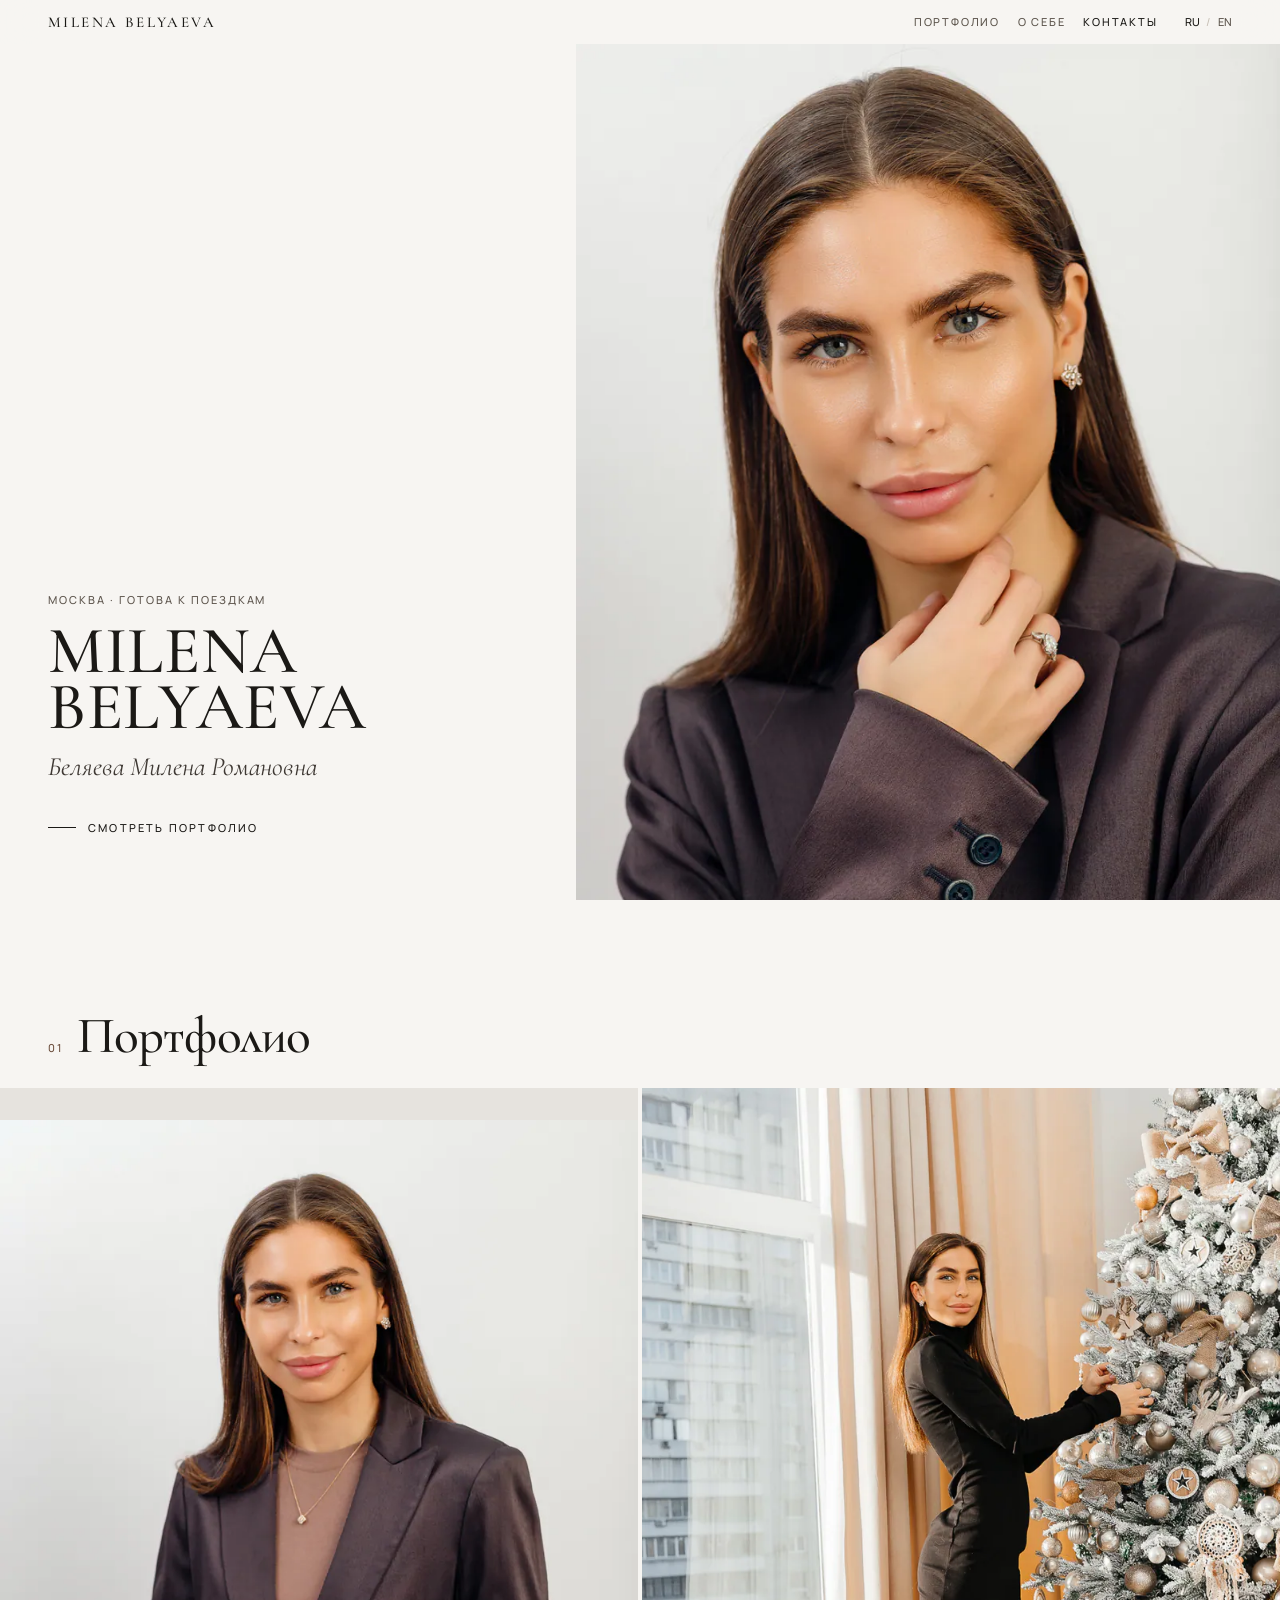
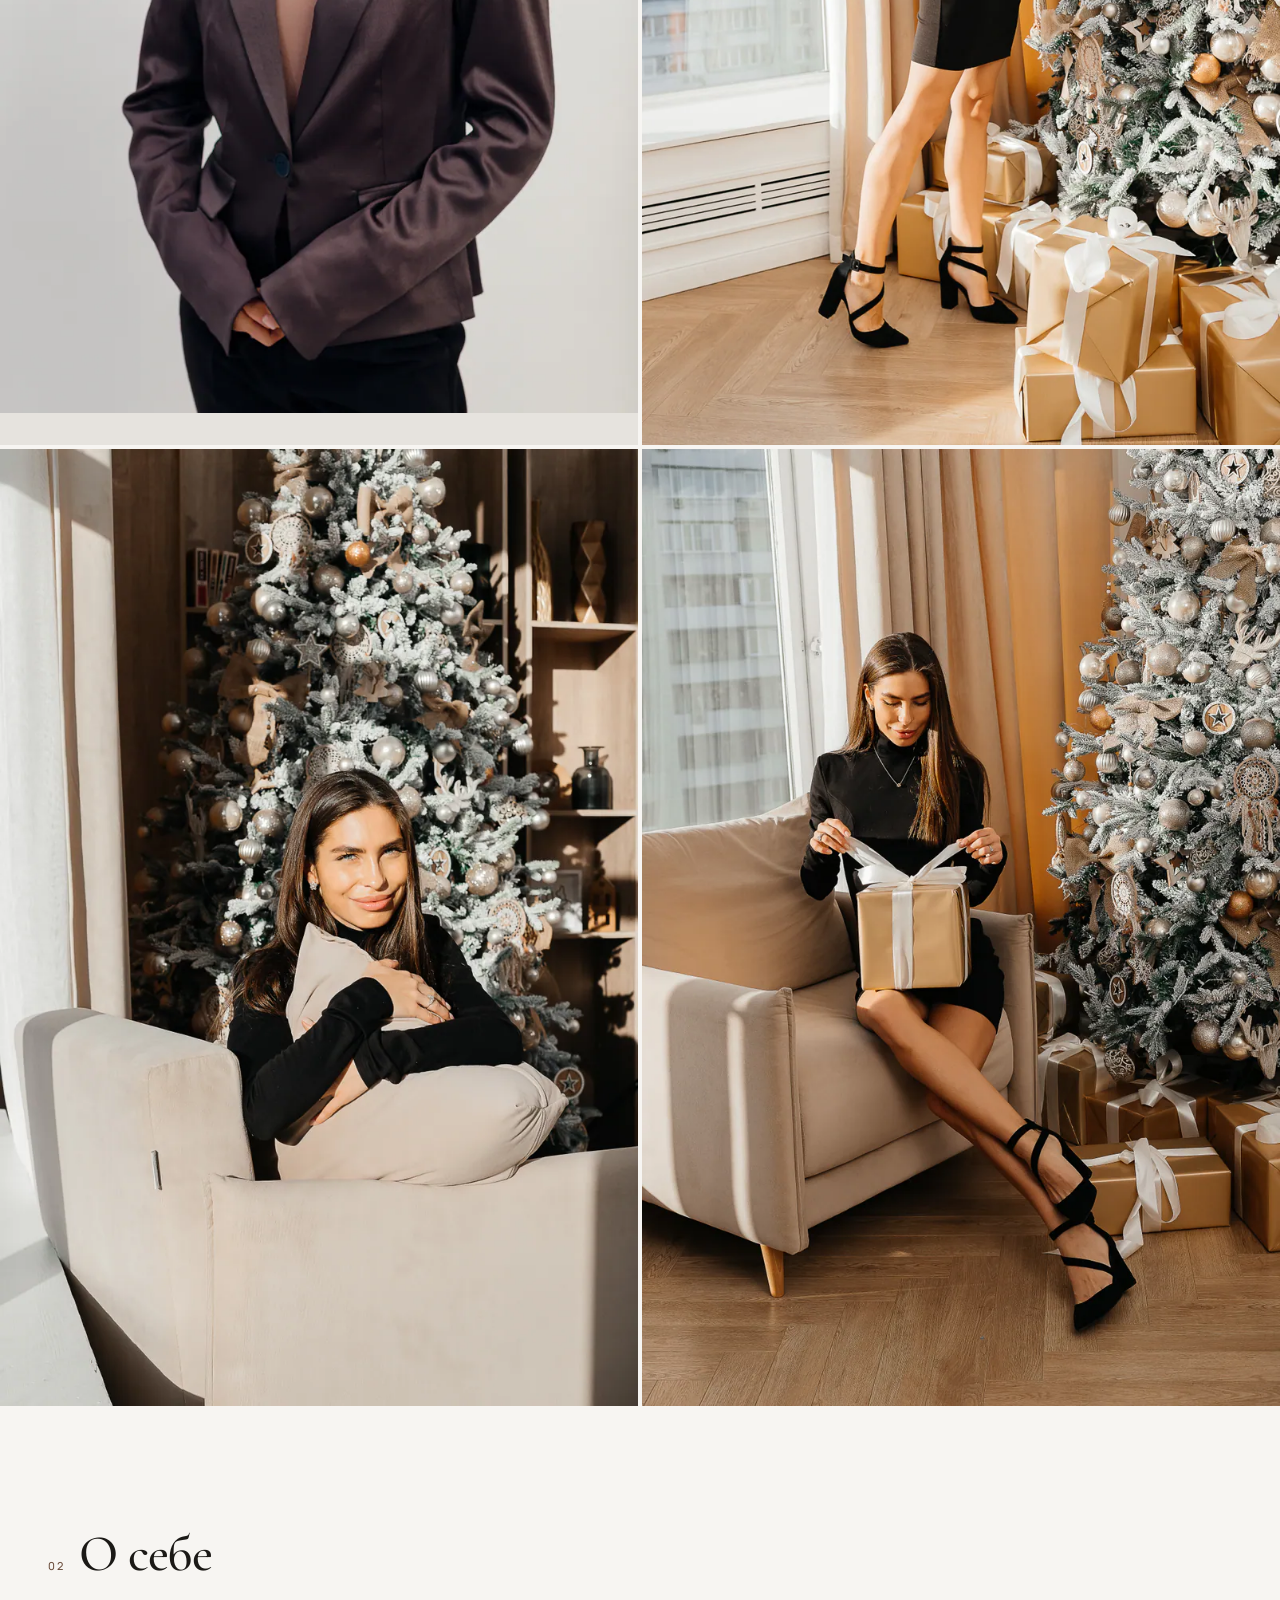
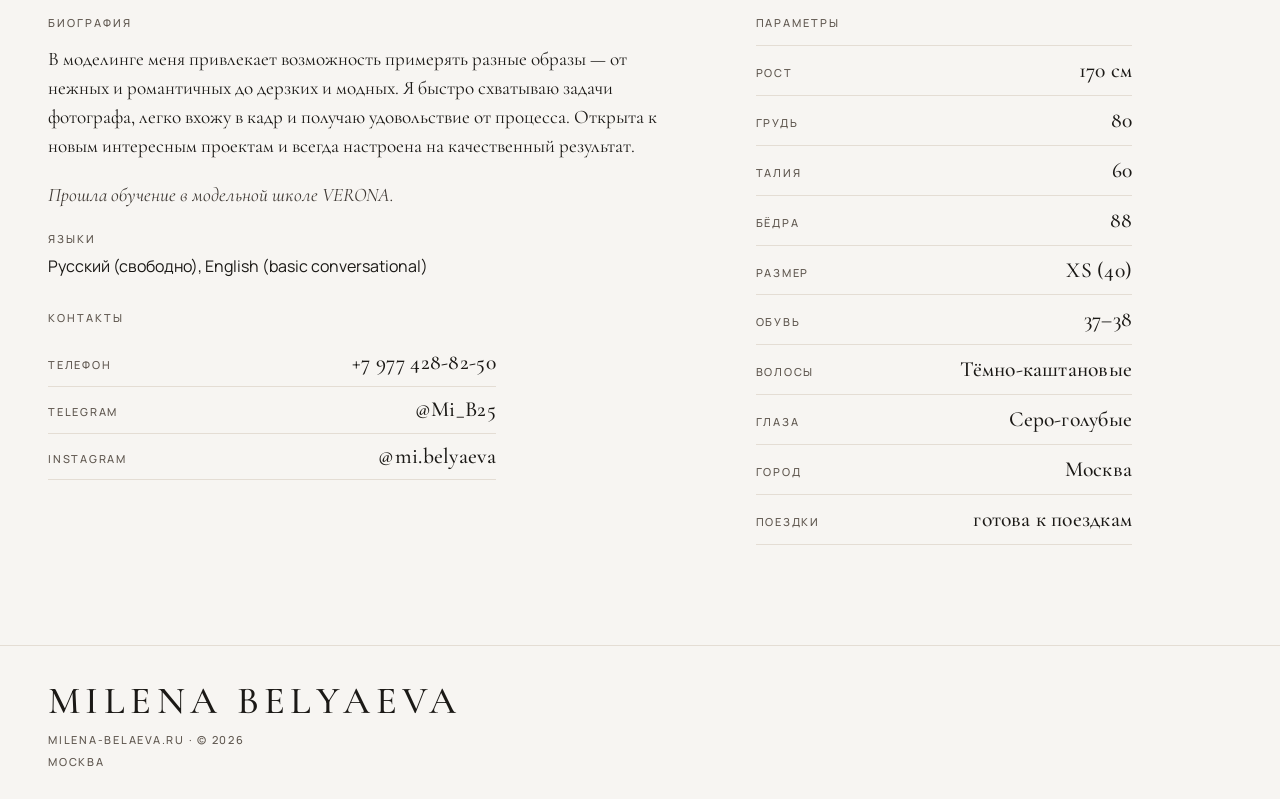
==== index.html @ 29826921 "Add Milena Belyaeva's portfolio with her booking details. Static one-page site for milena-belaeva.ru" ====
<!DOCTYPE html>
<html lang="ru">
<head>
  <meta charset="utf-8">
  <meta name="viewport" content="width=device-width, initial-scale=1, viewport-fit=cover">
  <title>Милена Беляева — модель</title>
  <meta name="description" content="Беляева Милена Романовна — модель, Москва, готова к поездкам. Рост 170 см, 80-60-88, размер XS, обувь 37–38. Портфолио и контакты.">
  <meta name="author" content="Милена Беляева">
  <meta name="theme-color" content="#f7f5f2">
  <link rel="canonical" href="https://milena-belaeva.ru/">
  <meta property="og:type" content="website">
  <meta property="og:locale" content="ru_RU">
  <meta property="og:locale:alternate" content="en_US">
  <meta property="og:site_name" content="Milena Belyaeva">
  <meta property="og:title" content="Милена Беляева — модель">
  <meta property="og:description" content="Беляева Милена Романовна — модель, Москва, готова к поездкам. Рост 170 см, 80-60-88, размер XS, обувь 37–38.">
  <meta property="og:url" content="https://milena-belaeva.ru/">
  <meta property="og:image" content="https://milena-belaeva.ru/images/og.jpg">
  <meta property="og:image:width" content="1200">
  <meta property="og:image:height" content="630">
  <meta property="og:image:alt" content="Милена Беляева">
  <meta name="twitter:card" content="summary_large_image">
  <meta name="twitter:title" content="Милена Беляева — модель">
  <meta name="twitter:description" content="Беляева Милена Романовна — модель, Москва, готова к поездкам. Рост 170 см, 80-60-88.">
  <meta name="twitter:image" content="https://milena-belaeva.ru/images/og.jpg">
  <link rel="icon" href="favicon.svg" type="image/svg+xml">
  <link rel="icon" href="favicon-32.png" sizes="32x32" type="image/png">
  <link rel="apple-touch-icon" href="apple-touch-icon.png">
  <link rel="manifest" href="site.webmanifest">
  <link rel="preconnect" href="https://fonts.googleapis.com">
  <link rel="preconnect" href="https://fonts.gstatic.com" crossorigin>
  <link href="https://fonts.googleapis.com/css2?family=Cormorant+Garamond:ital,wght@0,400;0,500;0,600;1,400;1,500&family=Manrope:wght@400;500;600&display=swap" rel="stylesheet">
  <link rel="stylesheet" href="css/styles.css">
  <script type="application/ld+json">
  {
    "@context": "https://schema.org",
    "@type": "Person",
    "name": "Милена Беляева",
    "alternateName": ["Milena Belyaeva", "Беляева Милена Романовна"],
    "jobTitle": "Model",
    "description": "Модель из Москвы, готова к поездкам. Прошла обучение в школе моделей VERONA.",
    "telephone": "+79774288250",
    "url": "https://milena-belaeva.ru/",
    "image": "https://milena-belaeva.ru/images/og.jpg",
    "homeLocation": {
      "@type": "Place",
      "name": "Москва"
    },
    "sameAs": [
      "https://instagram.com/mi.belyaeva",
      "https://t.me/Mi_B25"
    ],
    "affiliation": {
      "@type": "Organization",
      "name": "Школа моделей VERONA"
    }
  }
  </script>
</head>
<body>
  <a class="skip" href="#portfolio" data-i18n="skip">К содержанию</a>

  <header class="topbar">
    <a class="brand" href="#top">
      <span class="brand__short">Milena</span>
      <span class="brand__full">Milena Belyaeva</span>
    </a>
    <nav class="nav" data-i18n-aria="nav.label" aria-label="Разделы">
      <a href="#portfolio" data-i18n="nav.portfolio">Портфолио</a>
      <a href="#about" data-i18n="nav.about">О себе</a>
      <a href="#contact" id="nav-contacts" data-i18n="nav.contacts">Контакты</a>
    </nav>
    <div class="lang" role="group" aria-label="Language">
      <button type="button" data-set-lang="ru" aria-pressed="true">RU</button>
      <span class="lang__sep" aria-hidden="true">/</span>
      <button type="button" data-set-lang="en" aria-pressed="false">EN</button>
    </div>
  </header>

  <main id="top">
    <section class="hero" aria-labelledby="hero-title">
      <div class="hero__copy">
        <p class="eyebrow" data-config="kicker">Москва · готова к поездкам</p>
        <h1 class="hero__title" id="hero-title">
          <span>Milena</span>
          <span>Belyaeva</span>
        </h1>
        <p class="hero__ru" data-config="subtitle">Беляева Милена Романовна</p>
        <a class="text-link" href="#portfolio"><span data-i18n="hero.more">Смотреть портфолио</span></a>
      </div>
      <button class="hero__media js-photo" type="button"
        data-full="images/portrait-close-2000.webp"
        data-fallback="images/portrait-close-2000.jpg"
        data-alt-ru="Милена Беляева, студийный портрет"
        data-alt-en="Milena Belyaeva, studio portrait">
        <picture>
          <source type="image/webp"
            srcset="images/portrait-close-800.webp 800w, images/portrait-close-1400.webp 1400w, images/portrait-close-2000.webp 2000w"
            sizes="(min-width: 960px) 54vw, 100vw">
          <img
            src="images/portrait-close-1400.jpg"
            srcset="images/portrait-close-800.jpg 800w, images/portrait-close-1400.jpg 1400w, images/portrait-close-2000.jpg 2000w"
            sizes="(min-width: 960px) 54vw, 100vw"
            width="2143" height="3000"
            alt="Милена Беляева, студийный портрет"
            fetchpriority="high" decoding="async">
        </picture>
      </button>
    </section>

    <section class="section" id="portfolio" aria-labelledby="portfolio-title">
      <header class="sec-head">
        <span class="sec-head__idx">01</span>
        <h2 id="portfolio-title" data-i18n="sec.portfolio">Портфолио</h2>
      </header>
      <!-- Новое фото: скопируйте <button class="shot"> в эту сетку. Подробности в README. -->
      <div class="portfolio__grid">
        <button class="shot js-photo" type="button"
          data-full="images/portrait-standing-2000.webp"
          data-fallback="images/portrait-standing-2000.jpg"
          data-alt-ru="Милена Беляева, студийный портрет в рост"
          data-alt-en="Milena Belyaeva, full-length studio portrait">
          <picture>
            <source type="image/webp"
              srcset="images/portrait-standing-800.webp 800w, images/portrait-standing-1400.webp 1400w, images/portrait-standing-2000.webp 2000w"
              sizes="(min-width: 800px) 50vw, 100vw">
            <img
              src="images/portrait-standing-1400.jpg"
              srcset="images/portrait-standing-800.jpg 800w, images/portrait-standing-1400.jpg 1400w, images/portrait-standing-2000.jpg 2000w"
              sizes="(min-width: 800px) 50vw, 100vw"
              width="2143" height="3000"
              alt="Милена Беляева, студийный портрет в рост"
              loading="lazy" decoding="async">
          </picture>
        </button>
        <button class="shot js-photo" type="button"
          data-full="images/look-tree-2000.webp"
          data-fallback="images/look-tree-2000.jpg"
          data-alt-ru="Милена Беляева у новогодней ёлки"
          data-alt-en="Milena Belyaeva by the Christmas tree">
          <picture>
            <source type="image/webp"
              srcset="images/look-tree-800.webp 800w, images/look-tree-1400.webp 1400w, images/look-tree-2000.webp 2000w"
              sizes="(min-width: 800px) 50vw, 100vw">
            <img
              src="images/look-tree-1400.jpg"
              srcset="images/look-tree-800.jpg 800w, images/look-tree-1400.jpg 1400w, images/look-tree-2000.jpg 2000w"
              sizes="(min-width: 800px) 50vw, 100vw"
              width="4160" height="6240"
              alt="Милена Беляева у новогодней ёлки"
              loading="lazy" decoding="async">
          </picture>
        </button>
        <button class="shot js-photo" type="button"
          data-full="images/look-sofa-2000.webp"
          data-fallback="images/look-sofa-2000.jpg"
          data-alt-ru="Милена Беляева с подушкой у ёлки"
          data-alt-en="Milena Belyaeva with a pillow by the Christmas tree">
          <picture>
            <source type="image/webp"
              srcset="images/look-sofa-800.webp 800w, images/look-sofa-1400.webp 1400w, images/look-sofa-2000.webp 2000w"
              sizes="(min-width: 800px) 50vw, 100vw">
            <img
              src="images/look-sofa-1400.jpg"
              srcset="images/look-sofa-800.jpg 800w, images/look-sofa-1400.jpg 1400w, images/look-sofa-2000.jpg 2000w"
              sizes="(min-width: 800px) 50vw, 100vw"
              width="4033" height="6049"
              alt="Милена Беляева с подушкой у ёлки"
              loading="lazy" decoding="async">
          </picture>
        </button>
        <button class="shot js-photo" type="button"
          data-full="images/look-gift-2000.webp"
          data-fallback="images/look-gift-2000.jpg"
          data-alt-ru="Милена Беляева с подарком"
          data-alt-en="Milena Belyaeva with a gift">
          <picture>
            <source type="image/webp"
              srcset="images/look-gift-800.webp 800w, images/look-gift-1400.webp 1400w, images/look-gift-2000.webp 2000w"
              sizes="(min-width: 800px) 50vw, 100vw">
            <img
              src="images/look-gift-1400.jpg"
              srcset="images/look-gift-800.jpg 800w, images/look-gift-1400.jpg 1400w, images/look-gift-2000.jpg 2000w"
              sizes="(min-width: 800px) 50vw, 100vw"
              width="4160" height="6240"
              alt="Милена Беляева с подарком"
              loading="lazy" decoding="async">
          </picture>
        </button>
      </div>
    </section>

    <section class="section" id="about" aria-labelledby="about-title">
      <header class="sec-head">
        <span class="sec-head__idx">02</span>
        <h2 id="about-title" data-i18n="sec.about">О себе</h2>
      </header>
      <div class="about__grid">
        <div class="about__copy">
          <p class="eyebrow" data-i18n="bio.label">Биография</p>
          <p class="bio" id="bio" data-config="bio">В моделинге меня привлекает возможность примерять разные образы — от нежных и романтичных до дерзких и модных. Я быстро схватываю задачи фотографа, легко вхожу в кадр и получаю удовольствие от процесса. Открыта к новым интересным проектам и всегда настроена на качественный результат.</p>
          <p class="experience" data-config="experience">Прошла обучение в модельной школе VERONA.</p>
          <p class="langs">
            <span class="facts__label" data-i18n="f.languages">Языки</span>
            <span data-config="languages">Русский (свободно), English (basic conversational)</span>
          </p>
          <div class="booking" id="contact">
            <h3 class="eyebrow" data-i18n="contacts.label">Контакты</h3>
            <ul class="booking__list" id="booking-list">
              <li><a href="tel:+79774288250"><span class="booking__kind">Телефон</span><span class="booking__value">+7 977 428-82-50</span></a></li>
              <li><a href="https://t.me/Mi_B25" target="_blank" rel="noopener noreferrer"><span class="booking__kind">Telegram</span><span class="booking__value">@Mi_B25</span></a></li>
              <li><a href="https://instagram.com/mi.belyaeva" target="_blank" rel="noopener noreferrer"><span class="booking__kind">Instagram</span><span class="booking__value">@mi.belyaeva</span></a></li>
            </ul>
          </div>
        </div>
        <div class="stats-wrap">
          <p class="eyebrow" data-i18n="stats.label">Параметры</p>
          <dl class="stats">
            <div>
              <dt data-i18n="m.height">Рост</dt>
              <dd data-measure="height">170 см</dd>
            </div>
            <div>
              <dt data-i18n="m.bust">Грудь</dt>
              <dd data-measure="bust">80</dd>
            </div>
            <div>
              <dt data-i18n="m.waist">Талия</dt>
              <dd data-measure="waist">60</dd>
            </div>
            <div>
              <dt data-i18n="m.hips">Бёдра</dt>
              <dd data-measure="hips">88</dd>
            </div>
            <div>
              <dt data-i18n="m.size">Размер</dt>
              <dd data-measure="size">XS (40)</dd>
            </div>
            <div>
              <dt data-i18n="m.shoes">Обувь</dt>
              <dd data-measure="shoes">37–38</dd>
            </div>
            <div>
              <dt data-i18n="m.hair">Волосы</dt>
              <dd data-measure="hair">Тёмно-каштановые</dd>
            </div>
            <div>
              <dt data-i18n="m.eyes">Глаза</dt>
              <dd data-measure="eyes">Серо-голубые</dd>
            </div>
            <div>
              <dt data-i18n="m.city">Город</dt>
              <dd data-config="city">Москва</dd>
            </div>
            <div>
              <dt data-i18n="m.travel">Поездки</dt>
              <dd data-config="travel">готова к поездкам</dd>
            </div>
          </dl>
        </div>
      </div>
    </section>
  </main>

  <footer class="footer">
    <p class="footer__name">Milena Belyaeva</p>
    <p class="footer__meta"><span>milena-belaeva.ru</span> · © <time id="year" datetime="2026">2026</time></p>
    <p class="footer__school" data-config="city">Москва</p>
  </footer>

  <div class="lb" id="lightbox" role="dialog" aria-modal="true" aria-hidden="true" data-i18n-aria="lb.label" aria-label="Просмотр фото">
    <button class="lb__close" type="button" data-i18n-aria="lb.close" aria-label="Закрыть">
      <svg viewBox="0 0 24 24" width="22" height="22" aria-hidden="true">
        <path d="M6 6 L18 18 M18 6 L6 18" fill="none" stroke="currentColor" stroke-width="1"/>
      </svg>
    </button>
    <button class="lb__nav lb__nav--prev" type="button" data-i18n-aria="lb.prev" aria-label="Предыдущее фото">
      <svg viewBox="0 0 24 24" width="28" height="28" aria-hidden="true">
        <path d="M14.5 5 L7.5 12 L14.5 19" fill="none" stroke="currentColor" stroke-width="1"/>
      </svg>
    </button>
    <figure class="lb__figure">
      <img class="lb__img" alt="">
    </figure>
    <button class="lb__nav lb__nav--next" type="button" data-i18n-aria="lb.next" aria-label="Следующее фото">
      <svg viewBox="0 0 24 24" width="28" height="28" aria-hidden="true">
        <path d="M9.5 5 L16.5 12 L9.5 19" fill="none" stroke="currentColor" stroke-width="1"/>
      </svg>
    </button>
    <p class="lb__count" aria-live="polite"><span id="lb-cur">01</span> / <span id="lb-total">07</span></p>
  </div>

  <script src="js/config.js"></script>
  <script src="js/main.js"></script>
</body>
</html>
---- css/styles.css ----
/* Милена Беляева — milena-belaeva.ru
   Цвета и шрифты собраны здесь, в :root. */

:root {
  --bg: #f7f5f2;
  --ink: #1b1916;
  --ink-soft: #3f3934;
  --muted: #5e564e;
  --line: #e4ddd4;
  --accent: #6a4c3b;
  --photo: #e6e3de;
  --pad: 20px;
  --header-h: 72px;
  --serif: "Cormorant Garamond", "Iowan Old Style", Palatino, "Palatino Linotype", Georgia, serif;
  --sans: Manrope, "Avenir Next", "Segoe UI", sans-serif;
  color-scheme: light;
}

@media (min-width: 900px) {
  :root { --pad: 48px; }
}

*,
*::before,
*::after { box-sizing: border-box; }

html {
  background: var(--bg);
  scroll-behavior: smooth;
  -webkit-text-size-adjust: 100%;
}

body {
  margin: 0;
  background: var(--bg);
  color: var(--ink);
  font-family: var(--sans);
  font-weight: 400;
  font-size: 16px;
  line-height: 1.5;
  -webkit-font-smoothing: antialiased;
  text-rendering: optimizeLegibility;
}

img { max-width: 100%; height: auto; }

button,
input { font: inherit; color: inherit; }

button {
  background: none;
  border: 0;
  padding: 0;
  cursor: pointer;
}

a { color: inherit; }

[hidden] { display: none !important; }

::selection {
  background: #e7d9cc;
  color: var(--ink);
}

:focus-visible {
  outline: 1px solid var(--accent);
  outline-offset: 3px;
}

[id] { scroll-margin-top: calc(var(--header-h) + 12px); }

.skip {
  position: absolute;
  left: 12px;
  top: -48px;
  z-index: 100;
  padding: 8px 12px;
  background: var(--bg);
  color: var(--ink);
  text-decoration: none;
}

.skip:focus { top: 12px; }

/* Header */

.topbar {
  position: sticky;
  top: 0;
  z-index: 40;
  display: flex;
  flex-wrap: wrap;
  align-items: center;
  justify-content: space-between;
  gap: 10px 18px;
  padding: 14px var(--pad) 12px;
  padding-top: max(14px, env(safe-area-inset-top));
  padding-left: max(var(--pad), env(safe-area-inset-left));
  padding-right: max(var(--pad), env(safe-area-inset-right));
  background: rgba(247, 245, 242, 0.9);
  backdrop-filter: blur(16px);
  -webkit-backdrop-filter: blur(16px);
  border-bottom: 1px solid transparent;
}

.topbar.is-scrolled { border-bottom-color: var(--line); }

.brand {
  font-family: var(--serif);
  font-weight: 500;
  font-size: 15px;
  letter-spacing: 0.16em;
  text-transform: uppercase;
  text-decoration: none;
  line-height: 1;
}

.brand__full { display: none; }

.nav {
  order: 3;
  flex: 1 0 100%;
  display: flex;
  flex-wrap: wrap;
  gap: 8px 18px;
}

.nav a {
  text-decoration: none;
  font-size: 11px;
  font-weight: 500;
  letter-spacing: 0.16em;
  text-transform: uppercase;
  color: var(--muted);
}

.nav a[aria-current="page"],
.nav a:hover { color: var(--ink); }

.lang {
  display: inline-flex;
  align-items: center;
  gap: 6px;
  margin-left: auto;
  font-size: 11px;
  font-weight: 500;
  letter-spacing: 0.14em;
}

.lang button[aria-pressed="false"] { color: var(--muted); }

.lang__sep { color: #c9c1b7; }

@media (min-width: 900px) {
  .brand__short { display: none; }
  .brand__full { display: inline; }
  .nav {
    order: 0;
    flex: 1 1 auto;
    justify-content: flex-end;
    margin-right: 10px;
  }
}

/* Hero */

.hero {
  min-height: calc(100svh - var(--header-h));
  min-height: calc(100dvh - var(--header-h));
  display: flex;
  flex-direction: column;
}

.hero__copy {
  container-type: inline-size;
  display: flex;
  flex-direction: column;
  justify-content: flex-start;
  padding: 22px var(--pad) 16px;
  padding-left: max(var(--pad), env(safe-area-inset-left));
}

.eyebrow {
  margin: 0 0 14px;
  font-size: 11px;
  font-weight: 500;
  letter-spacing: 0.18em;
  text-transform: uppercase;
  color: var(--muted);
}

.hero__title {
  margin: 0;
  font-family: var(--serif);
  font-weight: 500;
  font-size: clamp(2.6rem, 12.4vw, 6.4rem);
  line-height: 0.84;
  letter-spacing: 0.01em;
  text-transform: uppercase;
}

@supports (font-size: 1cqi) {
  .hero__title { font-size: clamp(2.55rem, 15.2cqi, 6.6rem); }
}

.hero__title span { display: block; }

.hero__ru {
  margin: 16px 0 0;
  font-family: var(--serif);
  font-style: italic;
  font-weight: 400;
  font-size: clamp(1.2rem, 2.4vw, 1.65rem);
  line-height: 1.25;
  color: var(--ink-soft);
}

.text-link {
  display: inline-flex;
  align-items: center;
  gap: 12px;
  margin-top: 26px;
  font-size: 11px;
  font-weight: 500;
  letter-spacing: 0.2em;
  text-transform: uppercase;
  text-decoration: none;
}

.text-link::before {
  content: "";
  width: 28px;
  height: 1px;
  background: currentColor;
  flex: 0 0 auto;
}

.hero__media {
  position: relative;
  flex: 1 1 auto;
  min-height: 46vh;
  overflow: hidden;
  background: var(--photo);
  cursor: zoom-in;
}

.hero__media img {
  position: absolute;
  inset: 0;
  width: 100%;
  height: 100%;
  object-fit: cover;
  object-position: center top;
}

@media (min-width: 960px) {
  .hero {
    display: grid;
    grid-template-columns: minmax(300px, 0.9fr) minmax(0, 1.1fr);
    align-items: stretch;
  }

  .hero__copy {
    justify-content: flex-end;
    padding: 48px 7vw 64px var(--pad);
  }

  .hero__media { min-height: 100%; }
  .text-link { margin-top: 36px; }
}

/* Sections */

.section { padding: 72px 0 8px; }

.sec-head {
  display: flex;
  align-items: baseline;
  gap: 14px;
  padding: 0 var(--pad) 18px;
  padding-left: max(var(--pad), env(safe-area-inset-left));
}

.sec-head__idx {
  font-size: 11px;
  font-weight: 500;
  letter-spacing: 0.16em;
  color: var(--accent);
}

.sec-head h2 {
  margin: 0;
  font-family: var(--serif);
  font-weight: 500;
  font-size: clamp(2.1rem, 4vw, 3.4rem);
  line-height: 0.95;
  letter-spacing: -0.015em;
}

/* Photos */

.shot {
  display: block;
  width: 100%;
  margin: 0;
  padding: 0;
  border: 0;
  line-height: 0;
  background: var(--photo);
  cursor: zoom-in;
  overflow: hidden;
  -webkit-tap-highlight-color: transparent;
}

.shot picture { display: block; }

.shot img {
  display: block;
  width: 100%;
  height: auto;
  transform: scale(1);
  transition: transform 0.8s ease;
}

.shot:hover img,
.shot:focus-visible img { transform: scale(1.02); }

.portfolio__grid {
  display: grid;
  gap: 4px;
}

.portfolio__grid .shot { aspect-ratio: 2 / 3; }

.portfolio__grid .shot img {
  width: 100%;
  height: 100%;
  object-fit: cover;
  object-position: center center;
}

@media (min-width: 800px) {
  .portfolio__grid { grid-template-columns: 1fr 1fr; }
}

@media (min-width: 900px) {
  .section { padding: 112px 0 12px; }
  .sec-head { padding-bottom: 28px; }
}

/* About */

.about__grid {
  display: grid;
  gap: 48px;
  padding: 8px var(--pad) 0;
  padding-left: max(var(--pad), env(safe-area-inset-left));
  padding-right: max(var(--pad), env(safe-area-inset-right));
}

.bio {
  margin: 0;
  max-width: 36em;
  font-family: var(--serif);
  font-weight: 400;
  font-size: clamp(1.2rem, 1.5vw, 1.48rem);
  line-height: 1.5;
  white-space: pre-line;
}

.experience {
  margin: 22px 0 0;
  max-width: 36em;
  font-family: var(--serif);
  font-style: italic;
  font-size: 1.2rem;
  line-height: 1.4;
  color: var(--ink-soft);
}

.langs {
  margin: 22px 0 0;
  max-width: 36em;
}

.facts__label {
  display: block;
  margin-bottom: 6px;
  font-size: 11px;
  font-weight: 500;
  letter-spacing: 0.18em;
  text-transform: uppercase;
  color: var(--muted);
}

.booking { margin-top: 32px; }

.booking__list {
  list-style: none;
  margin: 4px 0 0;
  padding: 0;
  max-width: 28rem;
}

.booking__list a {
  display: flex;
  align-items: baseline;
  justify-content: space-between;
  gap: 16px;
  padding: 12px 0;
  border-bottom: 1px solid var(--line);
  text-decoration: none;
  font-size: 15px;
  letter-spacing: 0.02em;
}

.booking__kind {
  font-size: 11px;
  font-weight: 500;
  letter-spacing: 0.16em;
  text-transform: uppercase;
  color: var(--muted);
}

.booking__value {
  font-family: var(--serif);
  font-size: 1.35rem;
  font-weight: 500;
  line-height: 1;
  text-align: right;
}

.stats-wrap { max-width: 440px; }

.stats {
  margin: 10px 0 0;
  border-top: 1px solid var(--line);
}

.stats > div {
  display: flex;
  justify-content: space-between;
  align-items: baseline;
  gap: 24px;
  padding: 12px 0;
  border-bottom: 1px solid var(--line);
}

.stats dt {
  font-size: 11px;
  font-weight: 500;
  letter-spacing: 0.16em;
  text-transform: uppercase;
  color: var(--muted);
}

.stats dd {
  margin: 0;
  font-family: var(--serif);
  font-weight: 500;
  font-size: 1.35rem;
  line-height: 1.15;
  letter-spacing: 0.01em;
  text-align: right;
}

@media (min-width: 900px) {
  .about__grid {
    grid-template-columns: minmax(0, 1.25fr) minmax(280px, 0.75fr);
    gap: 80px;
    align-items: start;
    max-width: 1180px;
  }
}

/* Footer */

.footer {
  margin-top: 88px;
  padding: 36px var(--pad) 28px;
  padding-bottom: max(28px, env(safe-area-inset-bottom));
  padding-left: max(var(--pad), env(safe-area-inset-left));
  border-top: 1px solid var(--line);
}

.footer__name {
  margin: 0;
  font-family: var(--serif);
  font-weight: 500;
  font-size: clamp(1.7rem, 3vw, 2.4rem);
  letter-spacing: 0.14em;
  text-transform: uppercase;
  line-height: 1;
}

.footer__meta,
.footer__school {
  margin: 12px 0 0;
  font-size: 11px;
  font-weight: 500;
  letter-spacing: 0.16em;
  text-transform: uppercase;
  color: var(--muted);
}

.footer__school { margin-top: 6px; }

/* Lightbox */

.lb {
  position: fixed;
  inset: 0;
  z-index: 80;
  display: flex;
  align-items: center;
  justify-content: center;
  background: #12100e;
  color: #f7f5f2;
  opacity: 0;
  visibility: hidden;
  pointer-events: none;
  transition: opacity 0.25s ease, visibility 0.25s ease;
  overscroll-behavior: contain;
}

.lb.is-open {
  opacity: 1;
  visibility: visible;
  pointer-events: auto;
}

.lb__figure {
  margin: 0;
  max-width: min(920px, calc(100vw - 28px));
  max-height: calc(100dvh - 168px);
}

.lb__img {
  display: block;
  max-width: min(920px, calc(100vw - 28px));
  max-height: calc(100dvh - 168px);
  width: auto;
  height: auto;
  object-fit: contain;
  opacity: 0;
  user-select: none;
  -webkit-user-drag: none;
}

.lb__img.is-in { opacity: 1; transition: opacity 0.2s ease; }

.lb__close,
.lb__nav {
  position: absolute;
  z-index: 2;
  width: 44px;
  height: 44px;
  display: grid;
  place-items: center;
  color: #f7f5f2;
}

.lb__close { top: max(12px, env(safe-area-inset-top)); right: max(12px, env(safe-area-inset-right)); }

.lb__nav--prev { left: 12px; top: 50%; transform: translateY(-50%); }
.lb__nav--next { right: 12px; top: 50%; transform: translateY(-50%); }

.lb__count {
  position: absolute;
  left: 0;
  right: 0;
  bottom: max(18px, env(safe-area-inset-bottom));
  margin: 0;
  text-align: center;
  font-size: 11px;
  font-weight: 500;
  letter-spacing: 0.22em;
  color: rgba(247, 245, 242, 0.82);
  pointer-events: none;
}

@media (min-width: 800px) {
  .lb__figure,
  .lb__img {
    max-width: min(920px, calc(100vw - 180px));
  }
}

@media (max-width: 720px) {
  .lb__nav--prev,
  .lb__nav--next {
    top: auto;
    bottom: max(8px, env(safe-area-inset-bottom));
    transform: none;
  }
}

/* 404 */

.missing {
  min-height: 100svh;
  display: flex;
  flex-direction: column;
  justify-content: center;
  padding: 64px var(--pad);
  gap: 8px;
}

.missing h1 {
  margin: 0;
  font-family: var(--serif);
  font-weight: 500;
  font-size: clamp(2.6rem, 7vw, 4.8rem);
  line-height: 0.95;
  letter-spacing: -0.02em;
}

.missing__en {
  margin: 0;
  font-family: var(--serif);
  font-style: italic;
  font-size: 1.3rem;
  color: var(--ink-soft);
}

.missing .text-link { width: fit-content; }

@media (prefers-reduced-motion: reduce) {
  html { scroll-behavior: auto; }

  *,
  *::before,
  *::after {
    animation: none !important;
    transition: none !important;
  }
}
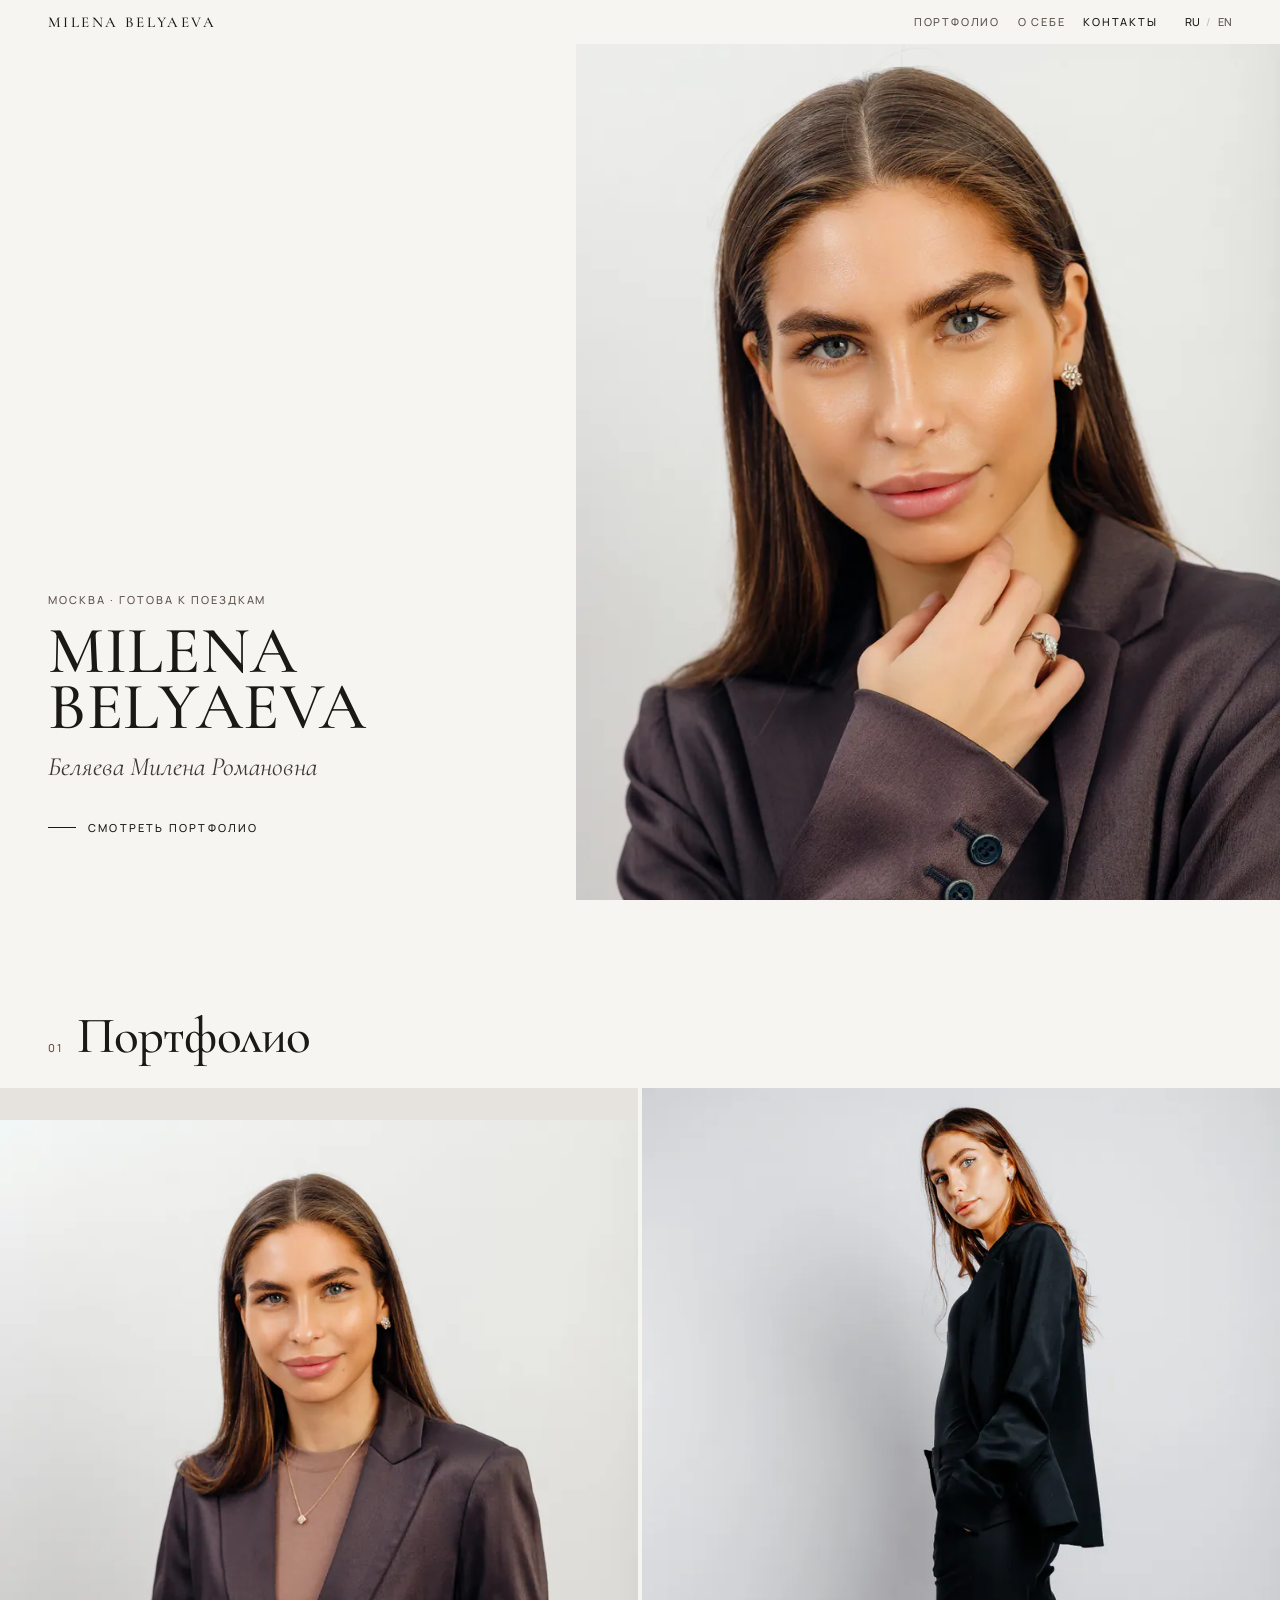
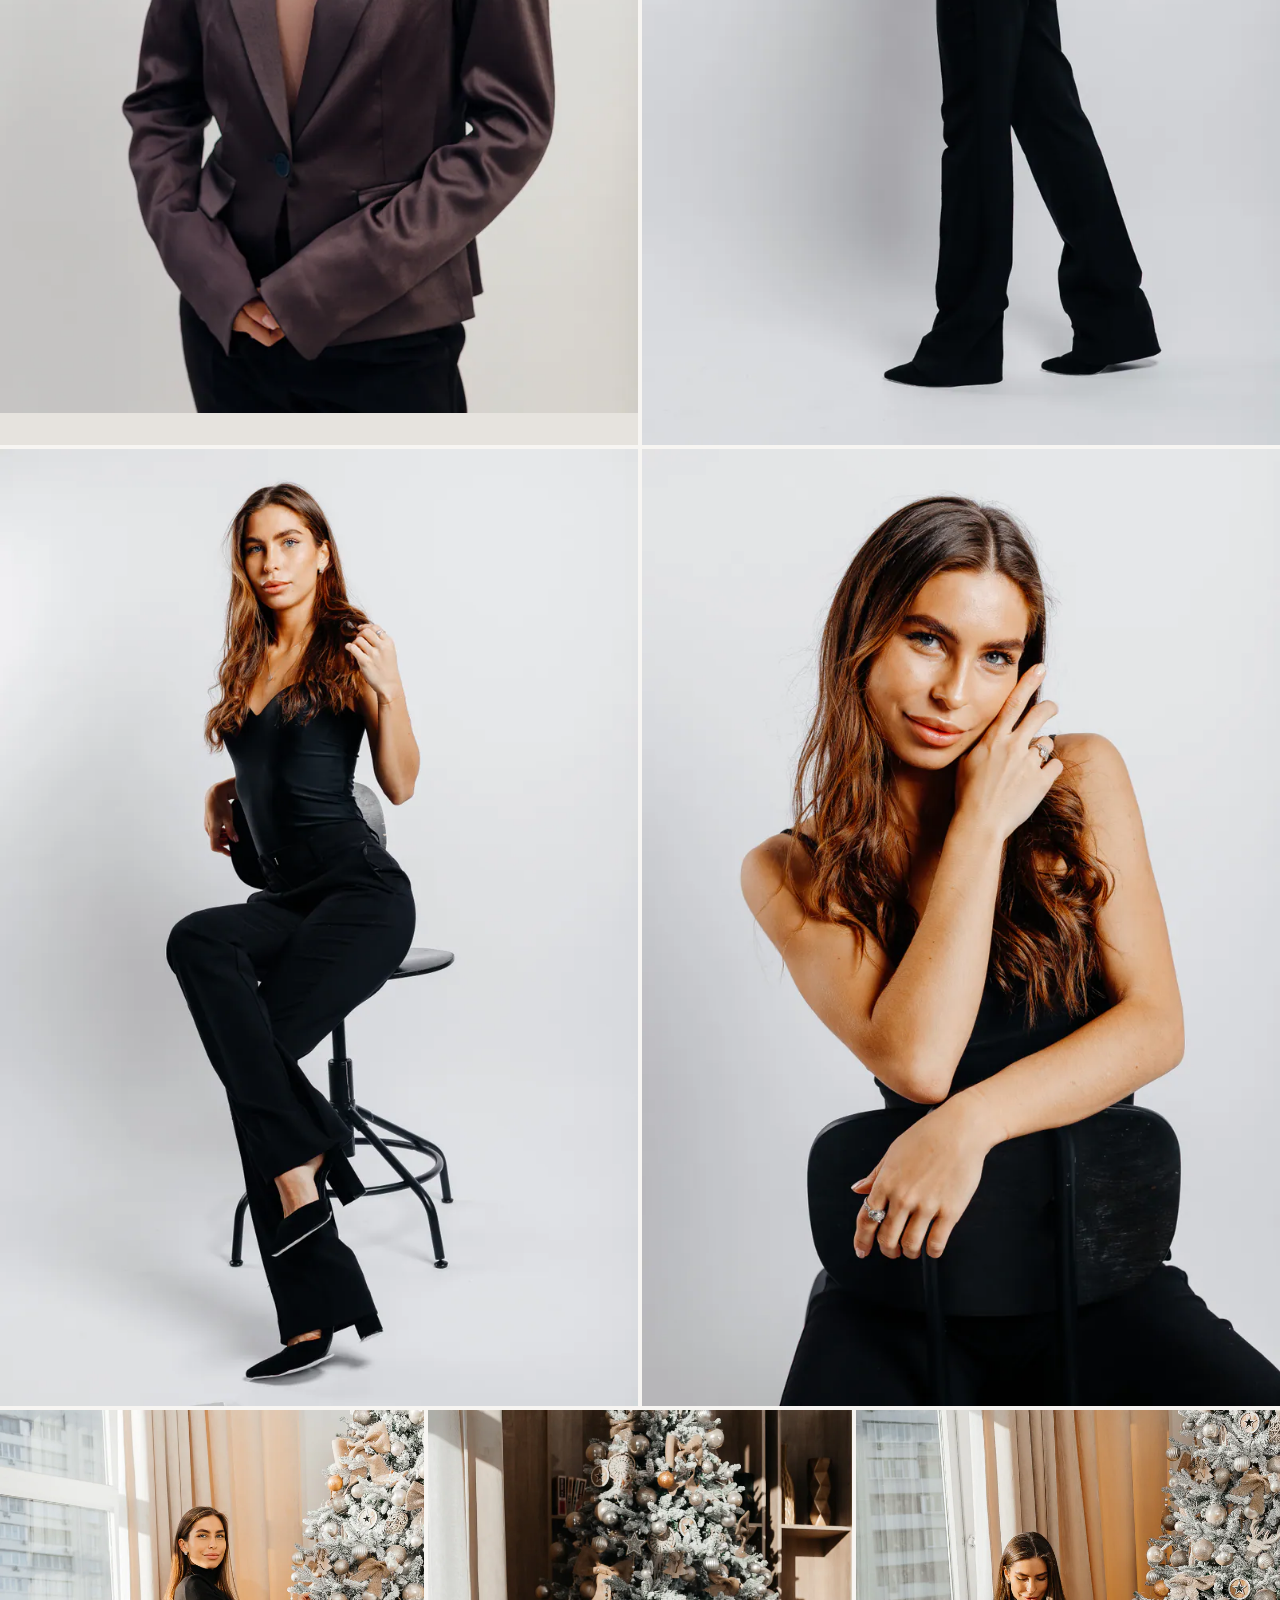
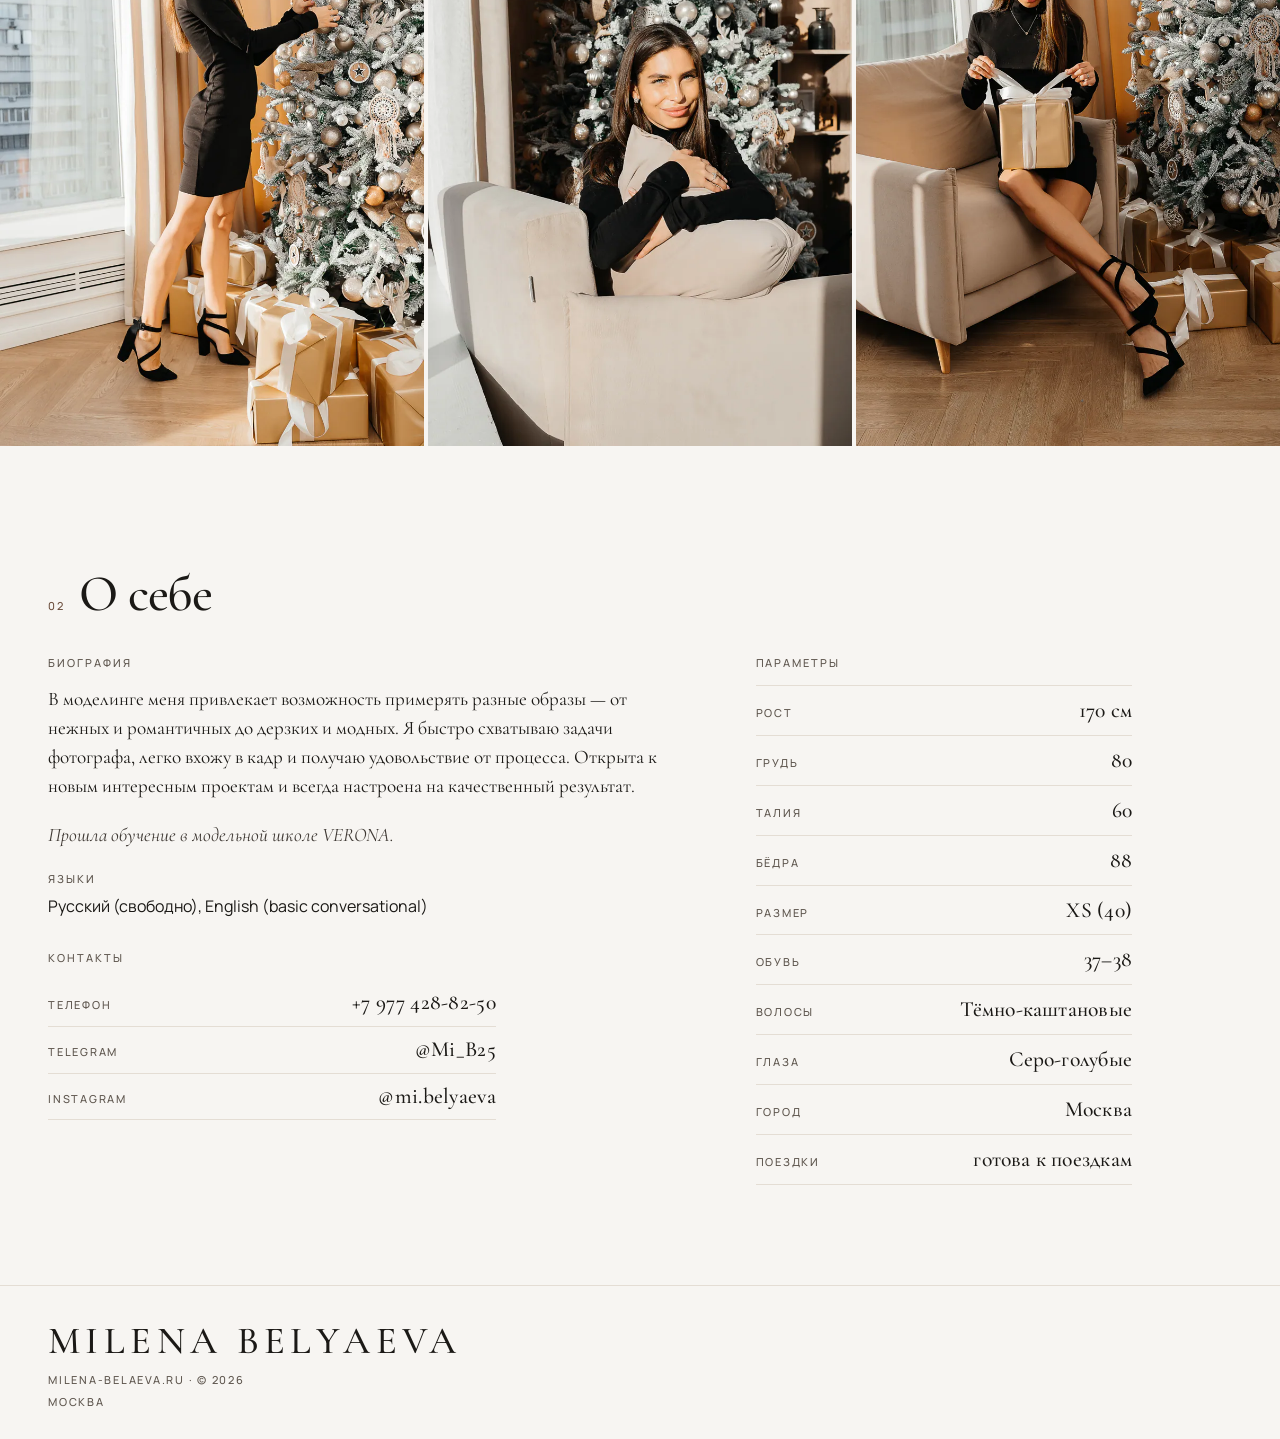
==== commit de5db8a0: "Add the black studio series to the portfolio. Three new white-background frames sit with the existin" ====
--- a/index.html
+++ b/index.html
@@ -113,7 +113,7 @@
         <span class="sec-head__idx">01</span>
         <h2 id="portfolio-title" data-i18n="sec.portfolio">Портфолио</h2>
       </header>
-      <!-- Новое фото: скопируйте <button class="shot"> в эту сетку. Подробности в README. -->
+      <!-- Студия: два в ряд. Новые студийные кадры — в portfolio__grid. -->
       <div class="portfolio__grid">
         <button class="shot js-photo" type="button"
           data-full="images/portrait-standing-2000.webp"
@@ -134,6 +134,63 @@
           </picture>
         </button>
         <button class="shot js-photo" type="button"
+          data-full="images/black-side-2000.webp"
+          data-fallback="images/black-side-2000.jpg"
+          data-alt-ru="Милена Беляева в чёрном, профиль в полный рост"
+          data-alt-en="Milena Belyaeva in black, full-length side view">
+          <picture>
+            <source type="image/webp"
+              srcset="images/black-side-800.webp 800w, images/black-side-1400.webp 1400w, images/black-side-2000.webp 2000w"
+              sizes="(min-width: 800px) 50vw, 100vw">
+            <img
+              src="images/black-side-1400.jpg"
+              srcset="images/black-side-800.jpg 800w, images/black-side-1400.jpg 1400w, images/black-side-2000.jpg 2000w"
+              sizes="(min-width: 800px) 50vw, 100vw"
+              width="4160" height="6240"
+              alt="Милена Беляева в чёрном, профиль в полный рост"
+              loading="lazy" decoding="async">
+          </picture>
+        </button>
+        <button class="shot js-photo" type="button"
+          data-full="images/black-stool-2000.webp"
+          data-fallback="images/black-stool-2000.jpg"
+          data-alt-ru="Милена Беляева в чёрном, сидя на барном стуле"
+          data-alt-en="Milena Belyaeva in black, seated on a bar stool">
+          <picture>
+            <source type="image/webp"
+              srcset="images/black-stool-800.webp 800w, images/black-stool-1400.webp 1400w, images/black-stool-2000.webp 2000w"
+              sizes="(min-width: 800px) 50vw, 100vw">
+            <img
+              src="images/black-stool-1400.jpg"
+              srcset="images/black-stool-800.jpg 800w, images/black-stool-1400.jpg 1400w, images/black-stool-2000.jpg 2000w"
+              sizes="(min-width: 800px) 50vw, 100vw"
+              width="4160" height="6240"
+              alt="Милена Беляева в чёрном, сидя на барном стуле"
+              loading="lazy" decoding="async">
+          </picture>
+        </button>
+        <button class="shot js-photo" type="button"
+          data-full="images/black-chair-2000.webp"
+          data-fallback="images/black-chair-2000.jpg"
+          data-alt-ru="Милена Беляева в чёрном, портрет на стуле"
+          data-alt-en="Milena Belyaeva in black, portrait on a chair">
+          <picture>
+            <source type="image/webp"
+              srcset="images/black-chair-800.webp 800w, images/black-chair-1400.webp 1400w, images/black-chair-2000.webp 2000w"
+              sizes="(min-width: 800px) 50vw, 100vw">
+            <img
+              src="images/black-chair-1400.jpg"
+              srcset="images/black-chair-800.jpg 800w, images/black-chair-1400.jpg 1400w, images/black-chair-2000.jpg 2000w"
+              sizes="(min-width: 800px) 50vw, 100vw"
+              width="4160" height="6240"
+              alt="Милена Беляева в чёрном, портрет на стуле"
+              loading="lazy" decoding="async">
+          </picture>
+        </button>
+      </div>
+      <!-- Новый год: три кадра в ряд. Ещё один такой кадр — в portfolio__trio. -->
+      <div class="portfolio__trio">
+        <button class="shot js-photo" type="button"
           data-full="images/look-tree-2000.webp"
           data-fallback="images/look-tree-2000.jpg"
           data-alt-ru="Милена Беляева у новогодней ёлки"
@@ -141,11 +198,11 @@
           <picture>
             <source type="image/webp"
               srcset="images/look-tree-800.webp 800w, images/look-tree-1400.webp 1400w, images/look-tree-2000.webp 2000w"
-              sizes="(min-width: 800px) 50vw, 100vw">
+              sizes="(min-width: 800px) 33vw, 100vw">
             <img
               src="images/look-tree-1400.jpg"
               srcset="images/look-tree-800.jpg 800w, images/look-tree-1400.jpg 1400w, images/look-tree-2000.jpg 2000w"
-              sizes="(min-width: 800px) 50vw, 100vw"
+              sizes="(min-width: 800px) 33vw, 100vw"
               width="4160" height="6240"
               alt="Милена Беляева у новогодней ёлки"
               loading="lazy" decoding="async">
@@ -159,11 +216,11 @@
           <picture>
             <source type="image/webp"
               srcset="images/look-sofa-800.webp 800w, images/look-sofa-1400.webp 1400w, images/look-sofa-2000.webp 2000w"
-              sizes="(min-width: 800px) 50vw, 100vw">
+              sizes="(min-width: 800px) 33vw, 100vw">
             <img
               src="images/look-sofa-1400.jpg"
               srcset="images/look-sofa-800.jpg 800w, images/look-sofa-1400.jpg 1400w, images/look-sofa-2000.jpg 2000w"
-              sizes="(min-width: 800px) 50vw, 100vw"
+              sizes="(min-width: 800px) 33vw, 100vw"
               width="4033" height="6049"
               alt="Милена Беляева с подушкой у ёлки"
               loading="lazy" decoding="async">
@@ -177,11 +234,11 @@
           <picture>
             <source type="image/webp"
               srcset="images/look-gift-800.webp 800w, images/look-gift-1400.webp 1400w, images/look-gift-2000.webp 2000w"
-              sizes="(min-width: 800px) 50vw, 100vw">
+              sizes="(min-width: 800px) 33vw, 100vw">
             <img
               src="images/look-gift-1400.jpg"
               srcset="images/look-gift-800.jpg 800w, images/look-gift-1400.jpg 1400w, images/look-gift-2000.jpg 2000w"
-              sizes="(min-width: 800px) 50vw, 100vw"
+              sizes="(min-width: 800px) 33vw, 100vw"
               width="4160" height="6240"
               alt="Милена Беляева с подарком"
               loading="lazy" decoding="async">
--- a/css/styles.css
+++ b/css/styles.css
@@ -326,14 +326,19 @@
 .shot:hover img,
 .shot:focus-visible img { transform: scale(1.02); }
 
-.portfolio__grid {
+.portfolio__grid,
+.portfolio__trio {
   display: grid;
   gap: 4px;
 }
 
-.portfolio__grid .shot { aspect-ratio: 2 / 3; }
-
-.portfolio__grid .shot img {
+.portfolio__trio { margin-top: 4px; }
+
+.portfolio__grid .shot,
+.portfolio__trio .shot { aspect-ratio: 2 / 3; }
+
+.portfolio__grid .shot img,
+.portfolio__trio .shot img {
   width: 100%;
   height: 100%;
   object-fit: cover;
@@ -342,6 +347,7 @@
 
 @media (min-width: 800px) {
   .portfolio__grid { grid-template-columns: 1fr 1fr; }
+  .portfolio__trio { grid-template-columns: 1fr 1fr 1fr; }
 }
 
 @media (min-width: 900px) {
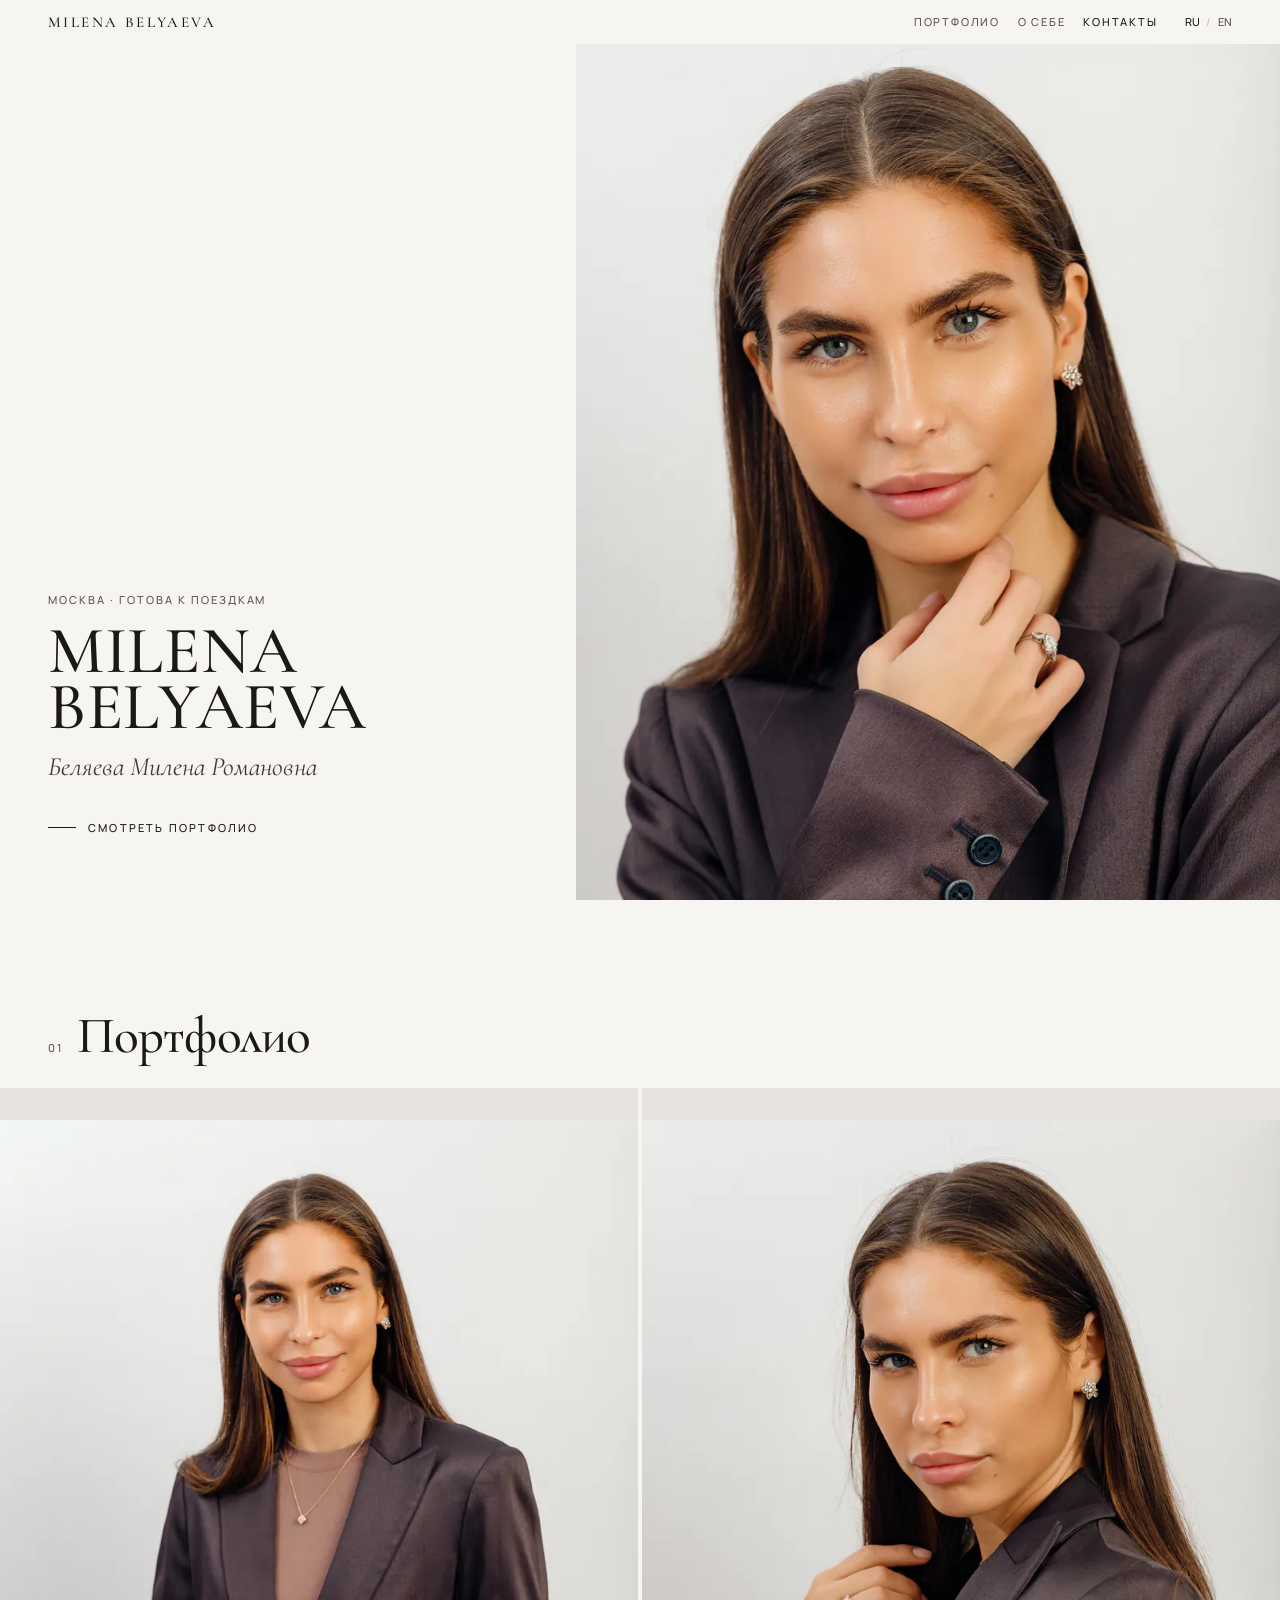
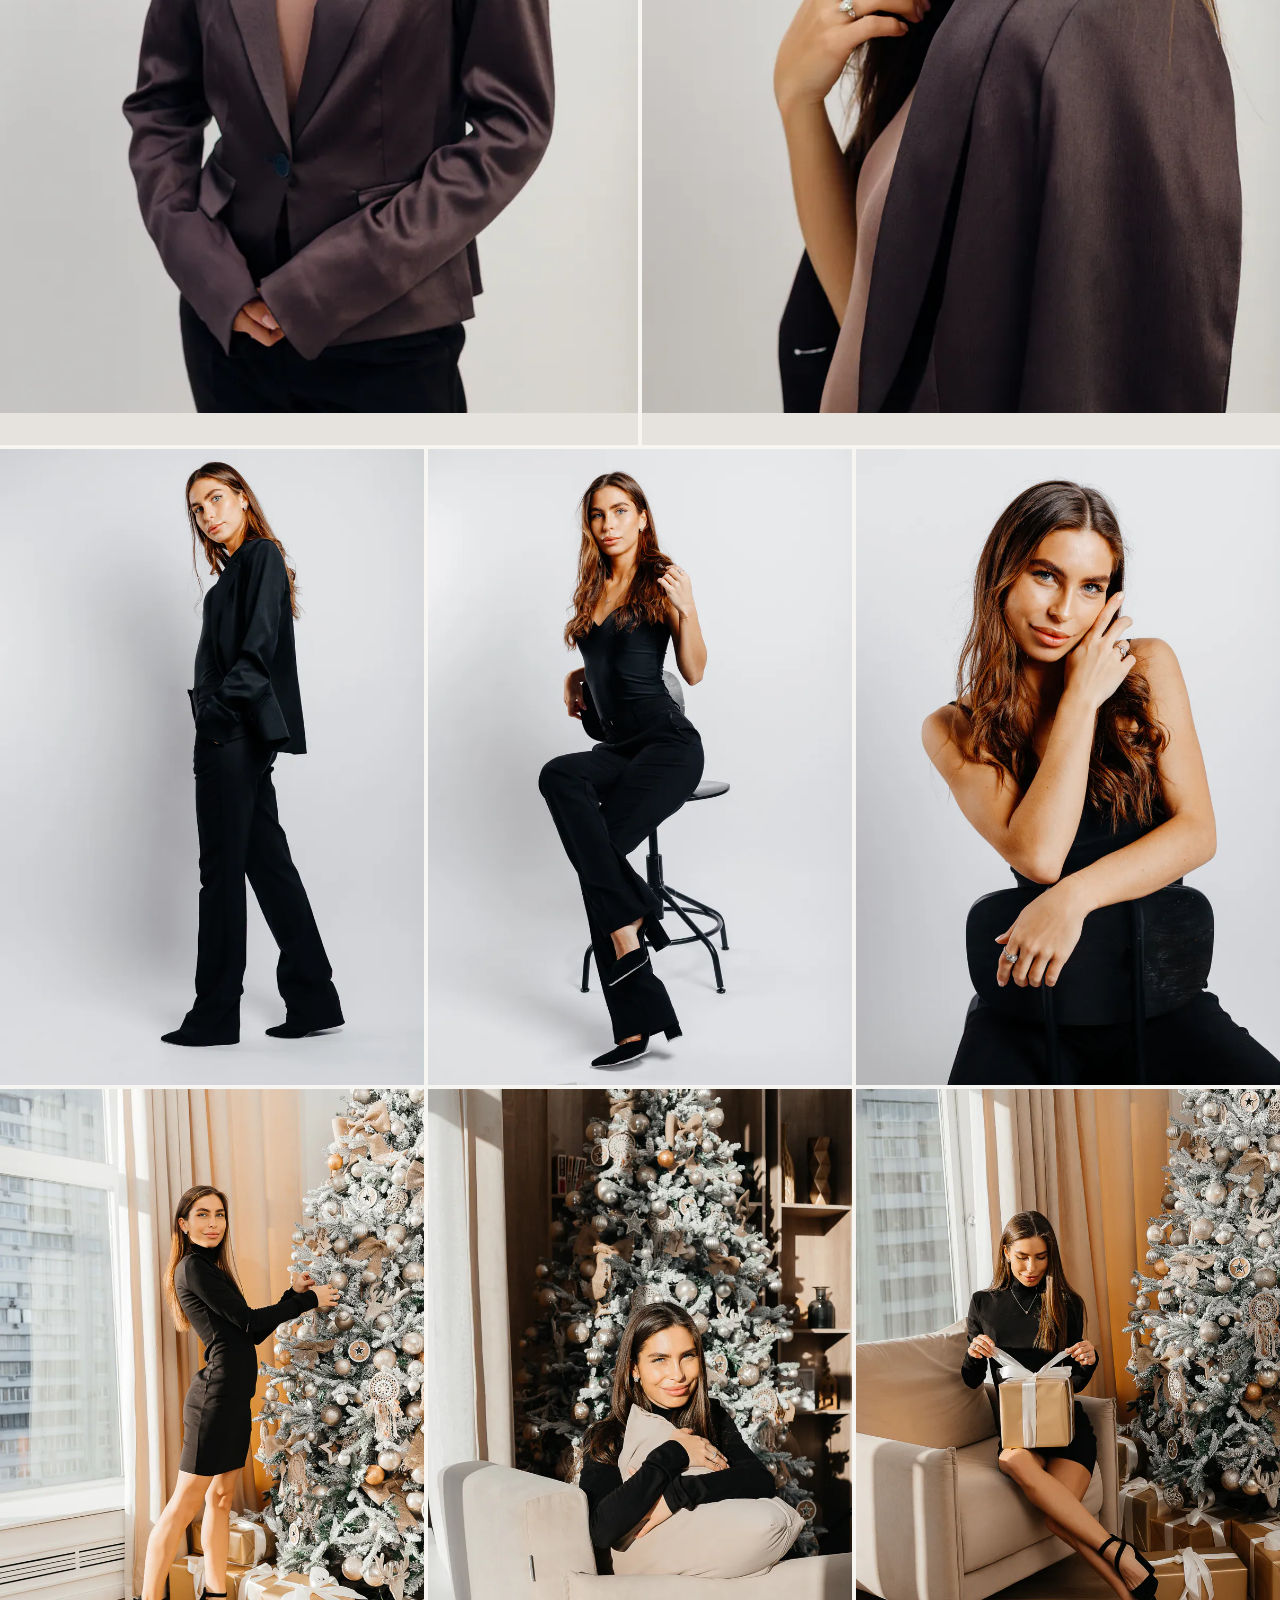
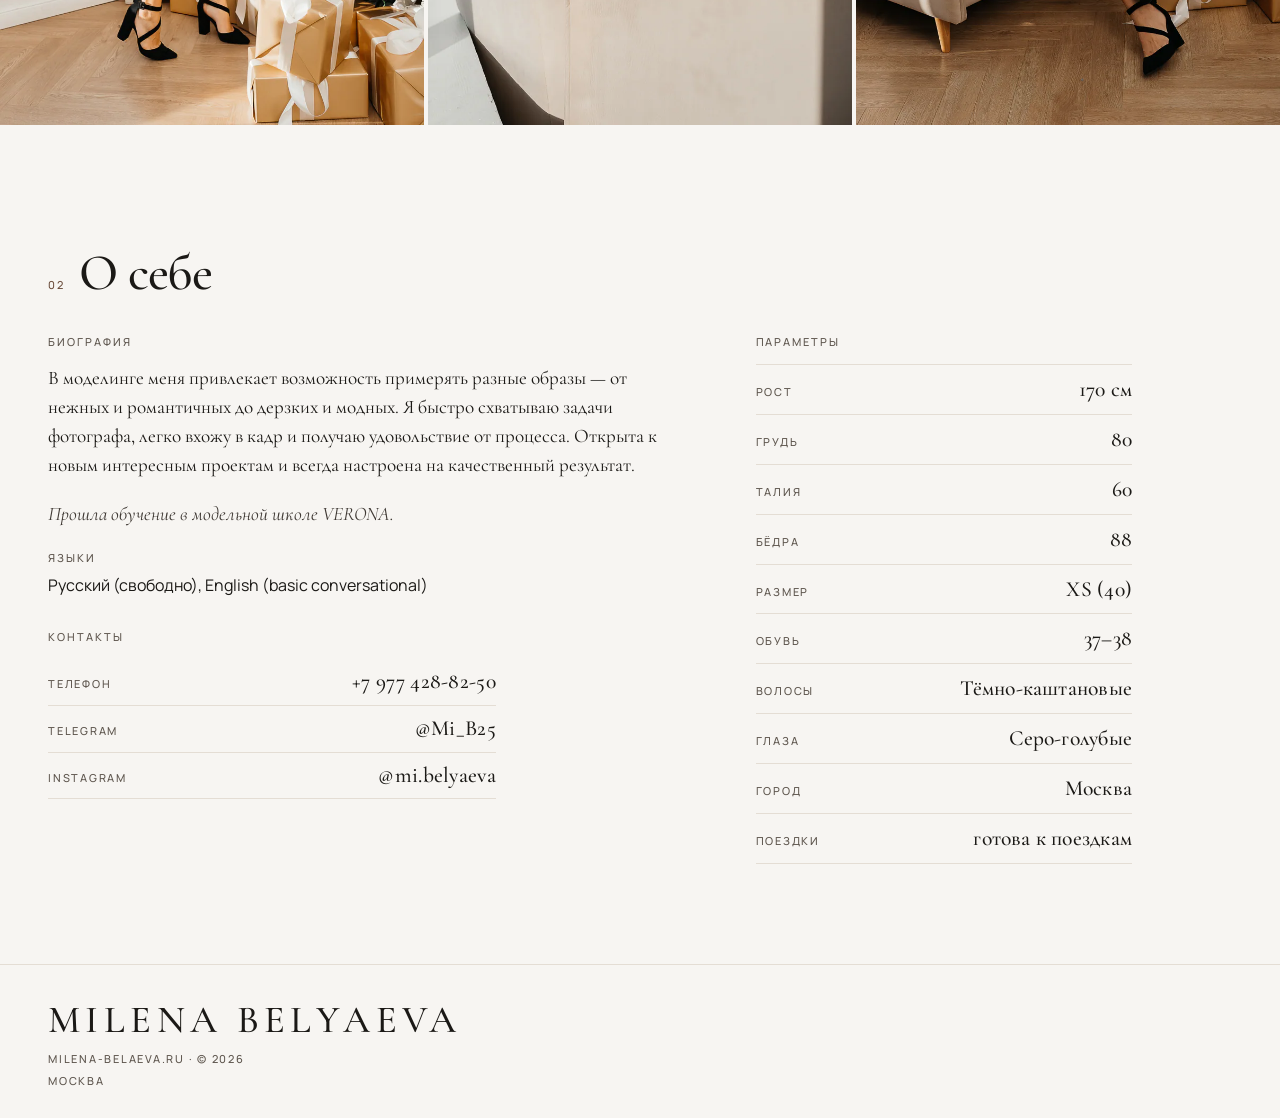
==== commit b244ee48: "Add the shoulder blazer portrait beside the full-length studio shot. The chocolate-blazer pair stays" ====
--- a/index.html
+++ b/index.html
@@ -134,6 +134,27 @@
           </picture>
         </button>
         <button class="shot js-photo" type="button"
+          data-full="images/blazer-shoulder-2000.webp"
+          data-fallback="images/blazer-shoulder-2000.jpg"
+          data-alt-ru="Милена Беляева в шоколадном жакете, взгляд через плечо"
+          data-alt-en="Milena Belyaeva in a chocolate blazer, looking over her shoulder">
+          <picture>
+            <source type="image/webp"
+              srcset="images/blazer-shoulder-800.webp 800w, images/blazer-shoulder-1400.webp 1400w, images/blazer-shoulder-2000.webp 2000w"
+              sizes="(min-width: 800px) 50vw, 100vw">
+            <img
+              src="images/blazer-shoulder-1400.jpg"
+              srcset="images/blazer-shoulder-800.jpg 800w, images/blazer-shoulder-1400.jpg 1400w, images/blazer-shoulder-2000.jpg 2000w"
+              sizes="(min-width: 800px) 50vw, 100vw"
+              width="2143" height="3000"
+              alt="Милена Беляева в шоколадном жакете, взгляд через плечо"
+              loading="lazy" decoding="async">
+          </picture>
+        </button>
+      </div>
+      <!-- Чёрная серия: три кадра в ряд. -->
+      <div class="portfolio__trio">
+        <button class="shot js-photo" type="button"
           data-full="images/black-side-2000.webp"
           data-fallback="images/black-side-2000.jpg"
           data-alt-ru="Милена Беляева в чёрном, профиль в полный рост"
@@ -141,11 +162,11 @@
           <picture>
             <source type="image/webp"
               srcset="images/black-side-800.webp 800w, images/black-side-1400.webp 1400w, images/black-side-2000.webp 2000w"
-              sizes="(min-width: 800px) 50vw, 100vw">
+              sizes="(min-width: 800px) 33vw, 100vw">
             <img
               src="images/black-side-1400.jpg"
               srcset="images/black-side-800.jpg 800w, images/black-side-1400.jpg 1400w, images/black-side-2000.jpg 2000w"
-              sizes="(min-width: 800px) 50vw, 100vw"
+              sizes="(min-width: 800px) 33vw, 100vw"
               width="4160" height="6240"
               alt="Милена Беляева в чёрном, профиль в полный рост"
               loading="lazy" decoding="async">
@@ -159,11 +180,11 @@
           <picture>
             <source type="image/webp"
               srcset="images/black-stool-800.webp 800w, images/black-stool-1400.webp 1400w, images/black-stool-2000.webp 2000w"
-              sizes="(min-width: 800px) 50vw, 100vw">
+              sizes="(min-width: 800px) 33vw, 100vw">
             <img
               src="images/black-stool-1400.jpg"
               srcset="images/black-stool-800.jpg 800w, images/black-stool-1400.jpg 1400w, images/black-stool-2000.jpg 2000w"
-              sizes="(min-width: 800px) 50vw, 100vw"
+              sizes="(min-width: 800px) 33vw, 100vw"
               width="4160" height="6240"
               alt="Милена Беляева в чёрном, сидя на барном стуле"
               loading="lazy" decoding="async">
@@ -177,11 +198,11 @@
           <picture>
             <source type="image/webp"
               srcset="images/black-chair-800.webp 800w, images/black-chair-1400.webp 1400w, images/black-chair-2000.webp 2000w"
-              sizes="(min-width: 800px) 50vw, 100vw">
+              sizes="(min-width: 800px) 33vw, 100vw">
             <img
               src="images/black-chair-1400.jpg"
               srcset="images/black-chair-800.jpg 800w, images/black-chair-1400.jpg 1400w, images/black-chair-2000.jpg 2000w"
-              sizes="(min-width: 800px) 50vw, 100vw"
+              sizes="(min-width: 800px) 33vw, 100vw"
               width="4160" height="6240"
               alt="Милена Беляева в чёрном, портрет на стуле"
               loading="lazy" decoding="async">
